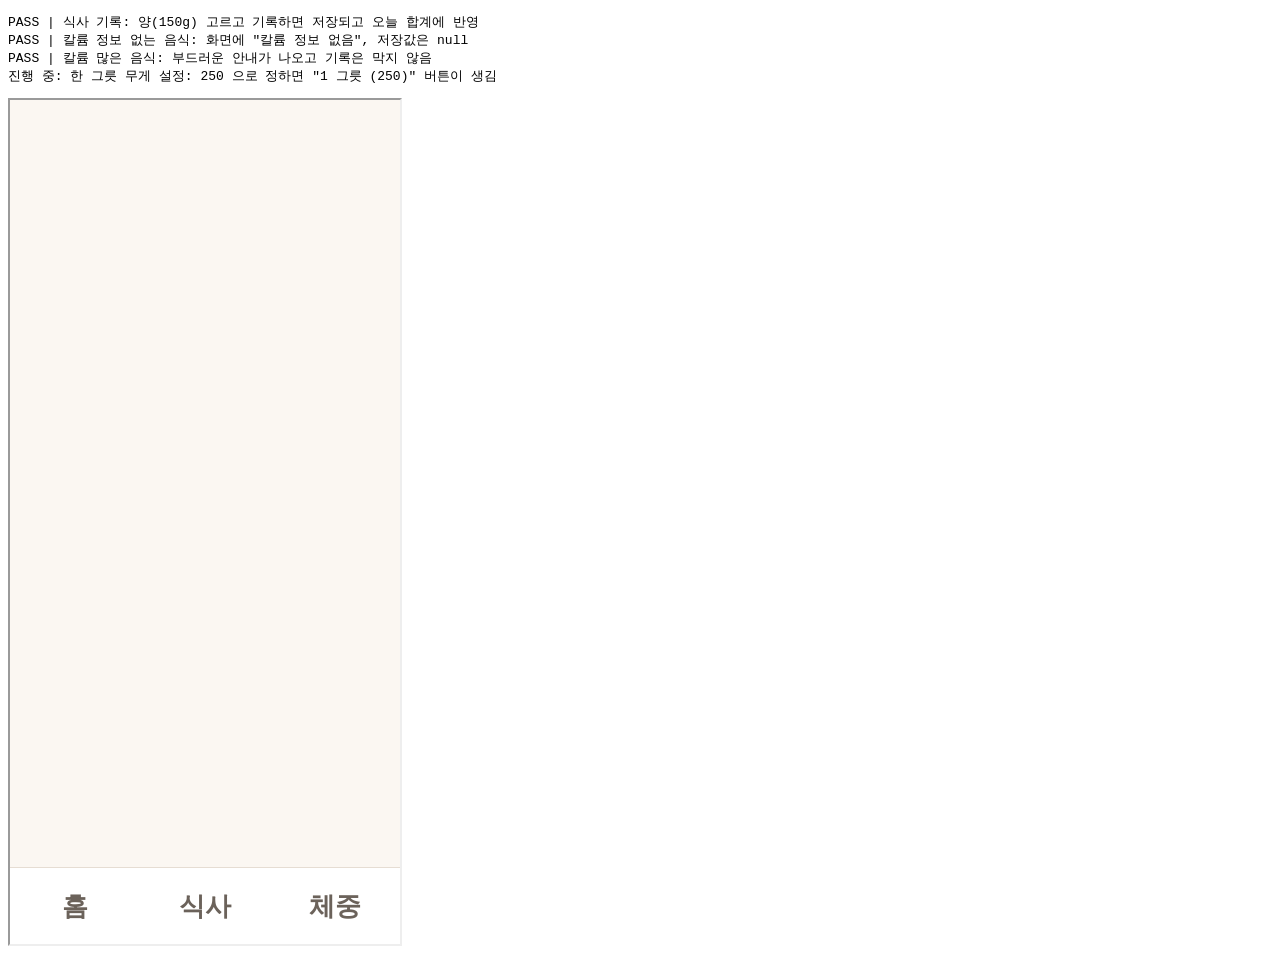
==== tests/e2e.html @ 5f72e9cb "식사·체중 기록 앱 (PWA) - 홈: 지금 체중, 목표까지 남은 양, 체중 그래프, 오늘 드신 칼로리·단백질과 칭찬 - 식사 기록: 음식 검색, 즐겨찾기, 양 고르기(그릇/그램)" ====
<!doctype html>
<html lang="ko">
<head><meta charset="utf-8"><title>화면 동작 테스트</title></head>
<body>
<pre id="out">실행 중…</pre>
<iframe id="app" width="390" height="844"></iframe>
<script type="module">
// 실제 앱을 틀 안에 띄워 버튼을 눌러 보고, 저장된 기록과 화면 글자를 확인한다.
const results = [];
const frame = document.getElementById('app');
const sleep = (ms) => new Promise((r) => setTimeout(r, ms));
async function waitFor(fn, ms = 8000) {
  const end = Date.now() + ms;
  while (Date.now() < end) {
    try { const v = fn(); if (v) return v; } catch {}
    await sleep(50);
  }
  throw new Error('시간 초과');
}
async function test(name, fn) {
  document.getElementById('out').textContent = results.map((r) => r.join(' | ')).join('\n') + `\n진행 중: ${name}`;
  try { await fn(); results.push(['PASS', name]); } catch (e) { results.push(['FAIL', name, e.message]); }
}
const doc = () => frame.contentDocument;
const text = () => doc().body.innerText;
const stored = () => JSON.parse(localStorage.getItem('momMeal.v1') || '{}');
let loads = 0;
async function open(hash) {
  const before = frame.contentDocument;
  frame.src = `../index.html?load=${++loads}#${hash}`; // 해시만 바꾸면 새로 열리지 않으므로 매번 다시 연다
  await waitFor(() => doc() !== before && doc().readyState === 'complete' && doc().querySelector('#view').children.length);
}

localStorage.clear();

await test('식사 기록: 양(150g) 고르고 기록하면 저장되고 오늘 합계에 반영', async () => {
  await open('meal?food=D102-053000000-0001'); // 가래떡 100g당 195kcal, 단백질 3.92g, 칼륨 23mg
  const btn = await waitFor(() => [...doc().querySelectorAll('.amount')].find((b) => b.textContent.includes('150g')));
  btn.click();
  await waitFor(() => doc().querySelector('.result-box').textContent.includes('293')); // 195*1.5=292.5
  doc().querySelector('#save-meal').click();
  const m = await waitFor(() => stored().meals?.[0]);
  if (m.amount !== 150 || m.per100.kcal !== 195 || m.per100.potassium !== 23) throw new Error(JSON.stringify(m));
  await open('home');
  await waitFor(() => text().includes('293') && text().includes('5.9')); // 3.92*1.5=5.88
});

await test('칼륨 정보 없는 음식: 화면에 "칼륨 정보 없음", 저장값은 null', async () => {
  await open('meal?food=D202-120000000-4493');
  await waitFor(() => doc().querySelector('.knote.k-unknown')?.textContent.includes('칼륨 정보 없음'));
  doc().querySelector('#save-meal').click();
  await waitFor(() => stored().meals?.length === 2);
  if (stored().meals[1].per100.potassium !== null) throw new Error('null 이 아님');
  await open('meal');
  await waitFor(() => [...doc().querySelectorAll('.kbadge')].some((b) => b.textContent === '칼륨 정보 없음'));
});

await test('칼륨 많은 음식: 부드러운 안내가 나오고 기록은 막지 않음', async () => {
  await open('meal?food=D711-508000000-0001'); // 감자조림 100ml당 칼륨 429mg
  await waitFor(() => doc().querySelector('.knote.k-high')?.textContent.includes('기록은 그대로'));
  doc().querySelector('#save-meal').click();
  await waitFor(() => stored().meals?.length === 3);
});

await test('한 그릇 무게 설정: 250 으로 정하면 "1 그릇 (250)" 버튼이 생김', async () => {
  await open('meal?food=D704-212000000-0001'); // 흰죽
  await waitFor(() => doc().querySelector('#serving'));
  doc().querySelector('#serving').value = '250';
  doc().querySelector('#apply-fine').click();
  await waitFor(() => [...doc().querySelectorAll('.amount')].some((b) => b.textContent.includes('1 그릇') && /250(g|ml)/.test(b.textContent)));
  if (stored().servings['D704-212000000-0001'] !== 250) throw new Error('저장 안 됨');
});

await test('즐겨찾기: 추가하면 식사 화면 위에 버튼이 생김', async () => {
  await open('meal?food=D704-212000000-0001');
  (await waitFor(() => doc().querySelector('#fav'))).click();
  await open('meal');
  await waitFor(() => [...doc().querySelectorAll('.fav')].some((b) => b.textContent === '흰죽'));
});

await test('체중 기록: 목표를 입력하기 전에는 설정 안내가 나온다', async () => {
  await open('weight');
  if (doc().querySelector('#kg').value !== '') throw new Error('기본 체중이 채워져 있음');
  doc().querySelector('#kg').value = '52.4';
  [...doc().querySelectorAll('.chip')].find((b) => b.textContent === '저녁').click();
  doc().querySelector('#save-weight').click();
  const w = await waitFor(() => stored().weights?.[0]);
  if (w.kg !== 52.4 || w.timing !== '저녁') throw new Error(JSON.stringify(w));
  await waitFor(() => doc().querySelector('.goal-line a[href="#settings"]'));
});

await test('설정: 목표 체중(빈칸 시작)과 측정 시점을 입력하면 홈과 체중 화면에 반영', async () => {
  await open('settings');
  const low = await waitFor(() => doc().querySelector('#goalLow'));
  if (low.value !== '' || doc().querySelector('#goalHigh').value !== '') throw new Error('목표 기본값이 있음');
  low.value = '55';
  doc().querySelector('#goalHigh').value = '57';
  doc().querySelector('#timings').value = '아침, 저녁, 운동 후';
  doc().querySelector('#save-settings').click();
  await waitFor(() => stored().settings?.goalLow === 55 && stored().settings.goalHigh === 57);
  await open('home');
  await waitFor(() => text().includes('목표 55~57kg까지') && text().includes('2.6kg'));
  await open('weight');
  await waitFor(() => [...doc().querySelectorAll('.chip')].map((b) => b.textContent).join('|') === '아침|저녁|운동 후');
});

await test('검색: "죽" 을 치면 결과가 나온다', async () => {
  await open('meal');
  const q = await waitFor(() => doc().querySelector('#q'));
  q.value = '죽';
  q.dispatchEvent(new Event('input'));
  await waitFor(() => doc().querySelectorAll('.result').length > 5);
});

// 오프라인 동작은 tools/run_tests.py 가 서버를 끈 뒤 다시 열어서 확인한다.

localStorage.clear();
const fails = results.filter((r) => r[0] === 'FAIL');
document.getElementById('out').textContent =
  results.map((r) => r.join(' | ')).join('\n') + `\nSUMMARY: ${results.length - fails.length} passed, ${fails.length} failed`;
</script>
</body>
</html>
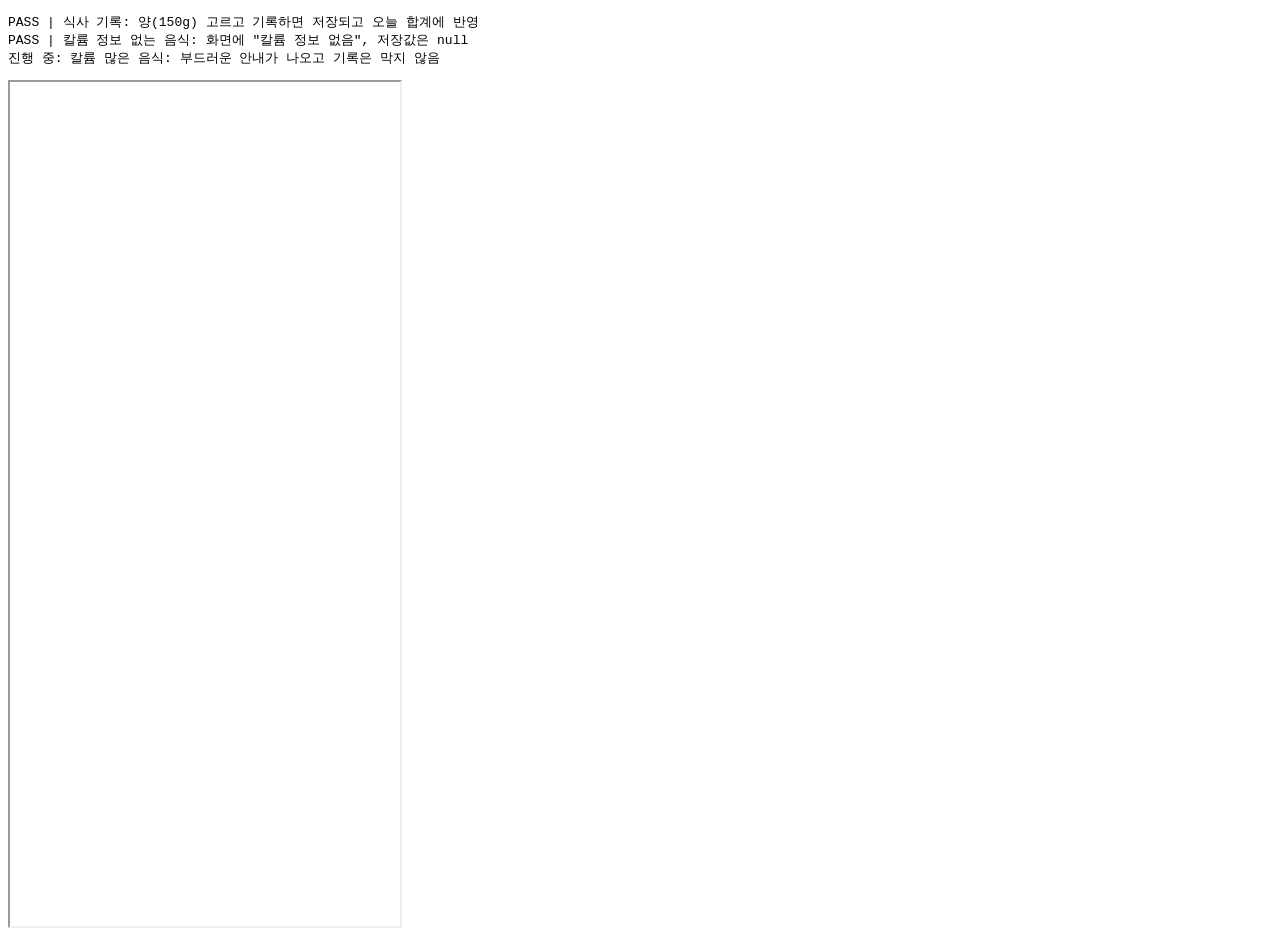
==== commit 7fae6607: "개수 단위, 직접 만든 음식, 직접 입력 음식 추가 - 개수 단위: 음식마다 "1개 = 50g", "1팩 = 200ml"을 정해 "반 개/1개/2개/3개"로 기록 - 직접 만든 음" ====
--- a/tests/e2e.html
+++ b/tests/e2e.html
@@ -40,7 +40,7 @@
   await waitFor(() => doc().querySelector('.result-box').textContent.includes('293')); // 195*1.5=292.5
   doc().querySelector('#save-meal').click();
   const m = await waitFor(() => stored().meals?.[0]);
-  if (m.amount !== 150 || m.per100.kcal !== 195 || m.per100.potassium !== 23) throw new Error(JSON.stringify(m));
+  if (m.amount !== 150 || m.per.kcal !== 195 || m.per.potassium !== 23 || m.basis !== 100) throw new Error(JSON.stringify(m));
   await open('home');
   await waitFor(() => text().includes('293') && text().includes('5.9')); // 3.92*1.5=5.88
 });
@@ -50,7 +50,7 @@
   await waitFor(() => doc().querySelector('.knote.k-unknown')?.textContent.includes('칼륨 정보 없음'));
   doc().querySelector('#save-meal').click();
   await waitFor(() => stored().meals?.length === 2);
-  if (stored().meals[1].per100.potassium !== null) throw new Error('null 이 아님');
+  if (stored().meals[1].per.potassium !== null) throw new Error('null 이 아님');
   await open('meal');
   await waitFor(() => [...doc().querySelectorAll('.kbadge')].some((b) => b.textContent === '칼륨 정보 없음'));
 });
@@ -112,6 +112,149 @@
   await waitFor(() => doc().querySelectorAll('.result').length > 5);
 });
 
+// ───── 개수 단위 · 직접 입력 음식 · 직접 만든 음식 ─────
+// 라벨 수치(400kcal 등)는 화면 동작 확인용 가상 값이다.
+const EGG = 'D327-758010000-0001';   // 달걀_삶은것 100g당 150kcal
+const RICE = 'D301-022000000-0001';  // 쌀밥 100g당 166kcal
+function setVal(sel, v) {
+  const el = doc().querySelector(sel);
+  el.value = v;
+  el.dispatchEvent(new Event('input'));
+}
+
+await test('개수 단위: 삶은 달걀 "1개 = 50g" 설정 → "2개" 골라 기록', async () => {
+  await open(`meal?food=${EGG}`);
+  await waitFor(() => doc().querySelector('#unit-name'));
+  doc().querySelector('#unit-name').value = '개';
+  doc().querySelector('#unit-amount').value = '50';
+  doc().querySelector('#apply-fine').click();
+  const two = await waitFor(() => [...doc().querySelectorAll('.amount')].find((b) => b.textContent.includes('2개') && b.textContent.includes('100g')));
+  two.click();
+  await waitFor(() => doc().querySelector('.result-box').textContent.includes('150 kcal'));
+  const before = stored().meals.length;
+  doc().querySelector('#save-meal').click();
+  const m = await waitFor(() => stored().meals.length === before + 1 && stored().meals.at(-1));
+  if (m.amount !== 100 || m.amountLabel !== '2개') throw new Error(JSON.stringify(m));
+  if (JSON.stringify(stored().units[EGG]) !== '{"name":"개","amount":50}') throw new Error('단위 저장 안 됨');
+  await open('meal');
+  await waitFor(() => text().includes('2개 (100g)'));
+});
+
+let labelCode;
+await test('직접 입력 음식: 수치를 비워 둔 채 등록 → 즐겨찾기에 추가, 기록은 막히고 안내', async () => {
+  await open('label?id=new');
+  setVal('#l-name', '영양음료(테스트)');
+  doc().querySelector('#l-save').click();
+  const c = await waitFor(() => stored().customFoods?.find((x) => x.kind === 'label'));
+  labelCode = c.code;
+  for (const k of ['basis', 'kcal', 'protein', 'potassium']) if (c[k] !== null) throw new Error(`${k} 값이 ${c[k]}`);
+  if (!stored().favorites.includes(labelCode)) throw new Error('즐겨찾기 안 됨');
+  await waitFor(() => [...doc().querySelectorAll('.tag')].some((t) => t.textContent === '수치 입력 필요'));
+  await open(`meal?food=${labelCode}`);
+  const btn = await waitFor(() => doc().querySelector('#save-meal'));
+  if (!btn.disabled) throw new Error('기록 버튼이 눌림');
+  if (!doc().querySelector('.result-box').textContent.includes('아직 입력하지 않았어요')) throw new Error('안내 없음');
+});
+
+await test('직접 입력 음식: 라벨 수치를 채우면 "1팩"으로 기록, 출처 "직접 입력(제품 라벨)"', async () => {
+  await open(`label?id=${labelCode}`);
+  setVal('#l-basis', '200');
+  doc().querySelector('[data-unit="ml"]').click();
+  setVal('#l-kcal', '400');
+  setVal('#l-protein', '14');
+  setVal('#l-unitname', '팩');
+  doc().querySelector('#l-save').click();
+  await waitFor(() => stored().customFoods.find((x) => x.code === labelCode).basis === 200);
+  await open(`meal?food=${labelCode}`);
+  await waitFor(() => doc().querySelector('.amount.on')?.textContent.includes('1팩'));
+  const box = doc().querySelector('.result-box').textContent;
+  if (!box.includes('400 kcal') || !box.includes('칼륨 정보 없음')) throw new Error(box);
+  if (!doc().querySelector('#sheet').textContent.includes('직접 입력(제품 라벨)')) throw new Error('출처 표시 없음');
+  doc().querySelector('#save-meal').click();
+  const m = await waitFor(() => stored().meals.find((x) => x.code === labelCode));
+  if (m.amount !== 200 || m.basis !== 200 || m.per.kcal !== 400 || m.per.potassium !== null || m.source !== '직접 입력(제품 라벨)') {
+    throw new Error(JSON.stringify(m));
+  }
+  await open('meal');
+  await waitFor(() => [...doc().querySelectorAll('.fav')].some((b) => b.textContent === '영양음료(테스트)'));
+});
+
+let oilCode;
+await test('직접 입력 음식: 자료에 없는 재료(칼륨 값 없음)도 등록', async () => {
+  await open('label?id=new');
+  setVal('#l-name', '참기름(테스트)');
+  setVal('#l-basis', '100');
+  doc().querySelector('[data-unit="g"]').click();
+  setVal('#l-kcal', '900');
+  setVal('#l-protein', '0');
+  doc().querySelector('#l-fav').checked = false;
+  doc().querySelector('#l-save').click();
+  const c = await waitFor(() => stored().customFoods.find((x) => x.name === '참기름(테스트)'));
+  oilCode = c.code;
+  if (c.potassium !== null || stored().favorites.includes(oilCode)) throw new Error(JSON.stringify(c));
+});
+
+await test('직접 만든 음식: 재료 3개로 1인분 저장 → 즐겨찾기 → 기록, "칼륨 일부 정보 없음"', async () => {
+  await open('recipe?id=new');
+  async function addIng(q, code, amount) {
+    const input = await waitFor(() => doc().querySelector('#ing-q'));
+    input.value = q;
+    input.dispatchEvent(new Event('input'));
+    (await waitFor(() => doc().querySelector(`[data-ing="${code}"]`))).click();
+    await waitFor(() => doc().querySelector('#ing-amount'));
+    if (amount != null) setVal('#ing-amount', String(amount));
+    doc().querySelector('#ing-add').click();
+    await waitFor(() => doc().querySelector('#ing-q'));
+  }
+  await addIng('쌀밥', RICE, 210);
+  await addIng('달걀_삶은것', EGG, null);  // 개수 단위가 있어 "1개(50g)"가 기본
+  await addIng('참기름', oilCode, 5);
+  setVal('#r-name', '계란밥(테스트)');
+  await waitFor(() => text().includes('칼륨 일부 정보 없음'));
+  doc().querySelector('#r-save').click();
+  const r = await waitFor(() => stored().customFoods.find((x) => x.kind === 'recipe'));
+  const expectKcal = 166 * 2.1 + 150 * 0.5 + 900 * 0.05;
+  if (r.name !== '계란밥(테스트)' || r.items.length !== 3 || Math.abs(r.kcal - expectKcal) > 1e-6 || !r.potassiumPartial) {
+    throw new Error(JSON.stringify(r));
+  }
+  const egg = r.items.find((it) => it.code === EGG);
+  if (egg.amount !== 50 || egg.amountLabel !== '1개') throw new Error(JSON.stringify(egg));
+  if (!stored().favorites.includes(r.code)) throw new Error('즐겨찾기 안 됨');
+
+  await open('meal');
+  (await waitFor(() => [...doc().querySelectorAll('.fav')].find((b) => b.textContent === '계란밥(테스트)'))).click();
+  await waitFor(() => doc().querySelector('.amount.on')?.textContent.includes('1인분'));
+  const box = doc().querySelector('.result-box').textContent;
+  if (!box.includes(`${Math.round(expectKcal)} kcal`) || !box.includes('칼륨 일부 정보 없음')) throw new Error(box);
+  doc().querySelector('#save-meal').click();
+  const m = await waitFor(() => stored().meals.find((x) => x.code === r.code));
+  if (m.amount !== 1 || m.basis !== 1 || !m.per.potassiumPartial) throw new Error(JSON.stringify(m));
+  await open('meal');
+  await waitFor(() => [...doc().querySelectorAll('.kbadge')].some((b) => b.textContent === '칼륨 일부 정보 없음'));
+});
+
+await test('라벨 수치를 고치면 그 재료로 만든 음식도 다시 계산', async () => {
+  await open(`label?id=${oilCode}`);
+  setVal('#l-kcal', '800');
+  doc().querySelector('#l-save').click();
+  const expectKcal = 166 * 2.1 + 150 * 0.5 + 800 * 0.05;
+  await waitFor(() => Math.abs(stored().customFoods.find((x) => x.kind === 'recipe').kcal - expectKcal) < 1e-6);
+});
+
+await test('이전 버전에서 저장된 기록(per100)도 그대로 열리고 합계가 맞다', async () => {
+  const today = new Date();
+  const d = `${today.getFullYear()}-${String(today.getMonth() + 1).padStart(2, '0')}-${String(today.getDate()).padStart(2, '0')}`;
+  localStorage.setItem('momMeal.v1', JSON.stringify({
+    app: 'mom-meal', version: 1, weights: [], favorites: [], servings: {}, settings: {},
+    meals: [{ id: 'old1', date: d, time: '08:00', code: 'D102-053000000-0001', name: '가래떡', rest: '', unit: 'g',
+      amount: 200, per100: { kcal: 195, protein: 3.92, potassium: 23 } }],
+  }));
+  await open('home');
+  await waitFor(() => text().includes('390') && text().includes('7.8'));  // 195×2, 3.92×2
+  await open('meal');
+  await waitFor(() => text().includes('200g · 390kcal'));
+});
+
 // 오프라인 동작은 tools/run_tests.py 가 서버를 끈 뒤 다시 열어서 확인한다.
 
 localStorage.clear();
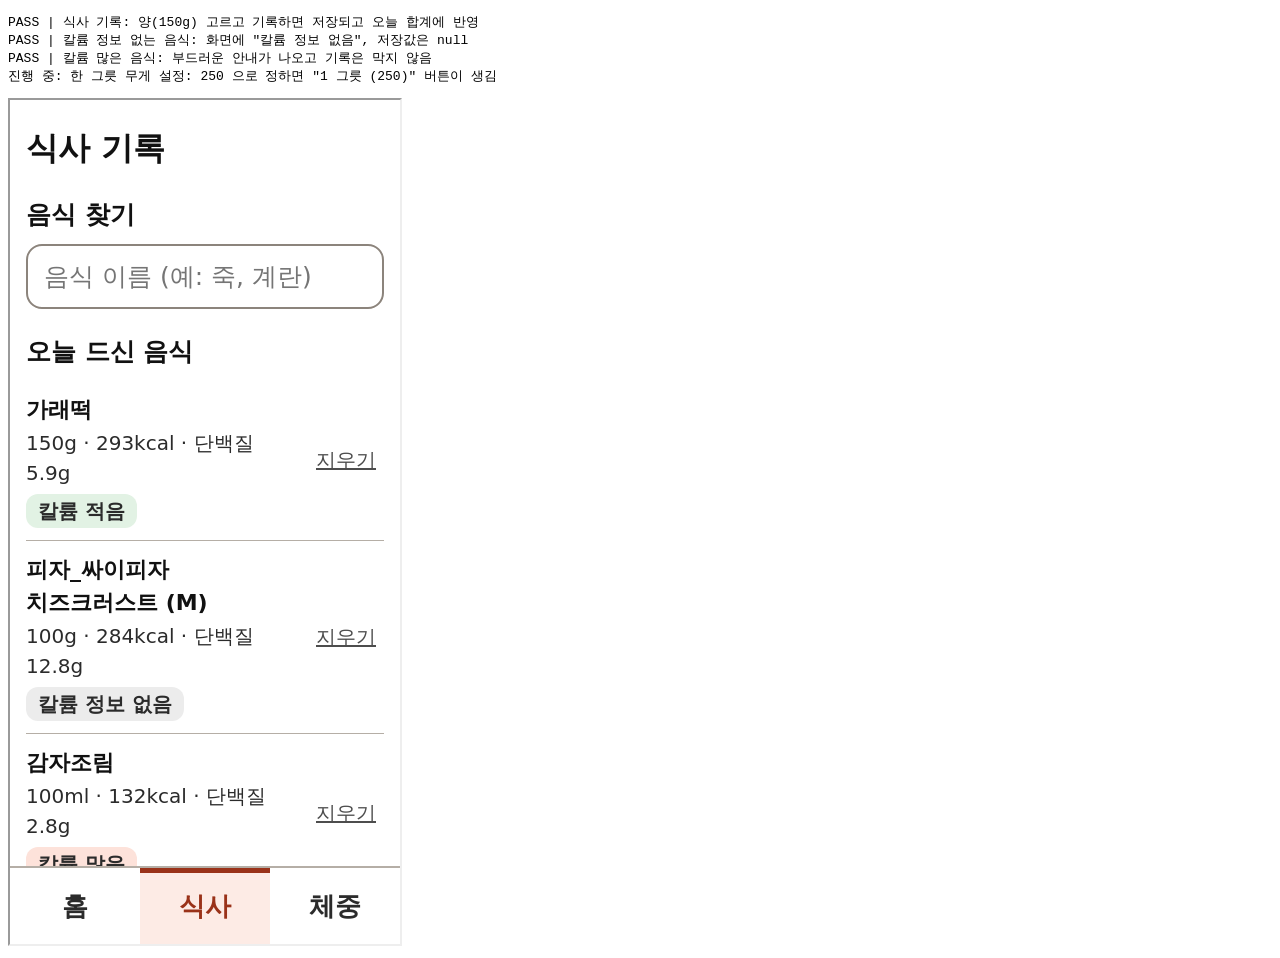
==== commit 0286e92d: "설정만 내보내기·합쳐서 불러오기 추가 - 백업에 "설정만 내보내기" 추가: 즐겨찾기, 직접 만든 음식, 직접 입력 음식, 개수 단위,   한 그릇 무게, 칼륨 기준값, 측정 시점," ====
--- a/tests/e2e.html
+++ b/tests/e2e.html
@@ -255,6 +255,67 @@
   await waitFor(() => text().includes('200g · 390kcal'));
 });
 
+await test('설정만 내보내기 → 다른 폰에서 불러오기: 기록은 그대로, 설정만 합치고 두 번 불러와도 중복 없음', async () => {
+  const label = { code: 'my-e2e-label', kind: 'label', name: '라벨 음식(테스트)', basis: 200, unit: 'ml', kcal: 400, protein: 14, potassium: null };
+  const recipe = { code: 'my-e2e-recipe', kind: 'recipe', name: '만든 음식(테스트)',
+    items: [{ code: label.code, name: label.name, unit: 'ml', basis: 200, amount: 100, per: { kcal: 400, protein: 14, potassium: null } }],
+    kcal: 200, protein: 7, potassium: null, potassiumPartial: false };
+  const base = { app: 'mom-meal', version: 1, servings: {} };
+  // 폰 A: 설정을 만들어 둔 폰
+  localStorage.setItem('momMeal.v1', JSON.stringify({ ...base,
+    meals: [{ id: 'a1', date: '2026-10-01', amount: 1, basis: 1, code: recipe.code, name: recipe.name, unit: '인분', per: { kcal: 200, protein: 7, potassium: null } }],
+    weights: [{ id: 'aw', date: '2026-10-01', kg: 52, timing: '아침' }],
+    favorites: [label.code, recipe.code], customFoods: [label, recipe],
+    units: { [EGG]: { name: '개', amount: 50 } }, servings: { [RICE]: 210 },
+    settings: { goalLow: 55, goalHigh: 57, kLow: 120, kHigh: 250, timings: ['아침', '저녁', '운동 후'] } }));
+  await open('settings');
+  const w = frame.contentWindow;
+  let saved = null;
+  w.HTMLAnchorElement.prototype.click = function () { saved = { name: this.download, href: this.href }; };
+  (await waitFor(() => doc().querySelector('#export-settings'))).click();
+  await waitFor(() => saved);
+  if (!saved.name.startsWith('식사기록-설정-')) throw new Error(saved.name);
+  const fileText = await (await w.fetch(saved.href)).text();
+  const out = JSON.parse(fileText);
+  if ('meals' in out || 'weights' in out || out.customFoods.length !== 2) throw new Error('내보낸 내용이 이상함');
+
+  // 폰 B: 자기 기록이 있는 폰
+  const bMeal = { id: 'b1', date: '2026-10-02', amount: 100, basis: 100, code: RICE, name: '쌀밥', unit: 'g', per: { kcal: 166, protein: 3.36, potassium: 26 } };
+  const bWeight = { id: 'bw', date: '2026-10-02', kg: 60, timing: '저녁' };
+  localStorage.setItem('momMeal.v1', JSON.stringify({ ...base, meals: [bMeal], weights: [bWeight], favorites: [RICE],
+    customFoods: [], units: {}, settings: { goalLow: null, goalHigh: null, kLow: 100, kHigh: 200, timings: ['아침', '기타'] } }));
+  async function importFile() {
+    await open('settings');
+    const win = frame.contentWindow;
+    let asked = '';
+    win.confirm = (msg) => { asked = msg; return true; };
+    const input = await waitFor(() => doc().querySelector('#import'));
+    const dt = new win.DataTransfer();
+    dt.items.add(new win.File([fileText], 'settings.json', { type: 'application/json' }));
+    input.files = dt.files;
+    input.dispatchEvent(new win.Event('change'));
+    await waitFor(() => asked);
+    return asked;
+  }
+  const asked1 = await importFile();
+  if (!asked1.includes('설정만 합칠까요') || !asked1.includes('새로 추가할 음식 2개')) throw new Error(asked1);
+  await waitFor(() => stored().customFoods.length === 2);
+  let s = stored();
+  if (JSON.stringify(s.meals) !== JSON.stringify([bMeal]) || JSON.stringify(s.weights) !== JSON.stringify([bWeight])) throw new Error('기록이 바뀜');
+  if (s.favorites.join('|') !== [RICE, label.code, recipe.code].join('|')) throw new Error(s.favorites.join('|'));
+  if (s.units[EGG]?.amount !== 50 || s.servings[RICE] !== 210) throw new Error('단위·무게 안 합쳐짐');
+  if (s.settings.goalLow !== 55 || s.settings.kHigh !== 250 || s.settings.timings.join('|') !== '아침|저녁|운동 후') throw new Error(JSON.stringify(s.settings));
+
+  // 같은 파일을 한 번 더 불러와도 늘어나지 않는다
+  const asked2 = await importFile();
+  if (!asked2.includes('새로 추가할 음식 0개') || !asked2.includes('이미 있어서 건너뛸 음식 2개')) throw new Error(asked2);
+  await waitFor(() => doc().querySelector('#toast') && !doc().querySelector('#toast').hidden);
+  s = stored();
+  if (s.customFoods.length !== 2 || s.favorites.length !== 3 || s.meals.length !== 1) throw new Error(JSON.stringify(s));
+  await open('meal');
+  await waitFor(() => [...doc().querySelectorAll('.fav')].map((b) => b.textContent).join('|') === '쌀밥|라벨 음식(테스트)|만든 음식(테스트)');
+});
+
 // 오프라인 동작은 tools/run_tests.py 가 서버를 끈 뒤 다시 열어서 확인한다.
 
 localStorage.clear();
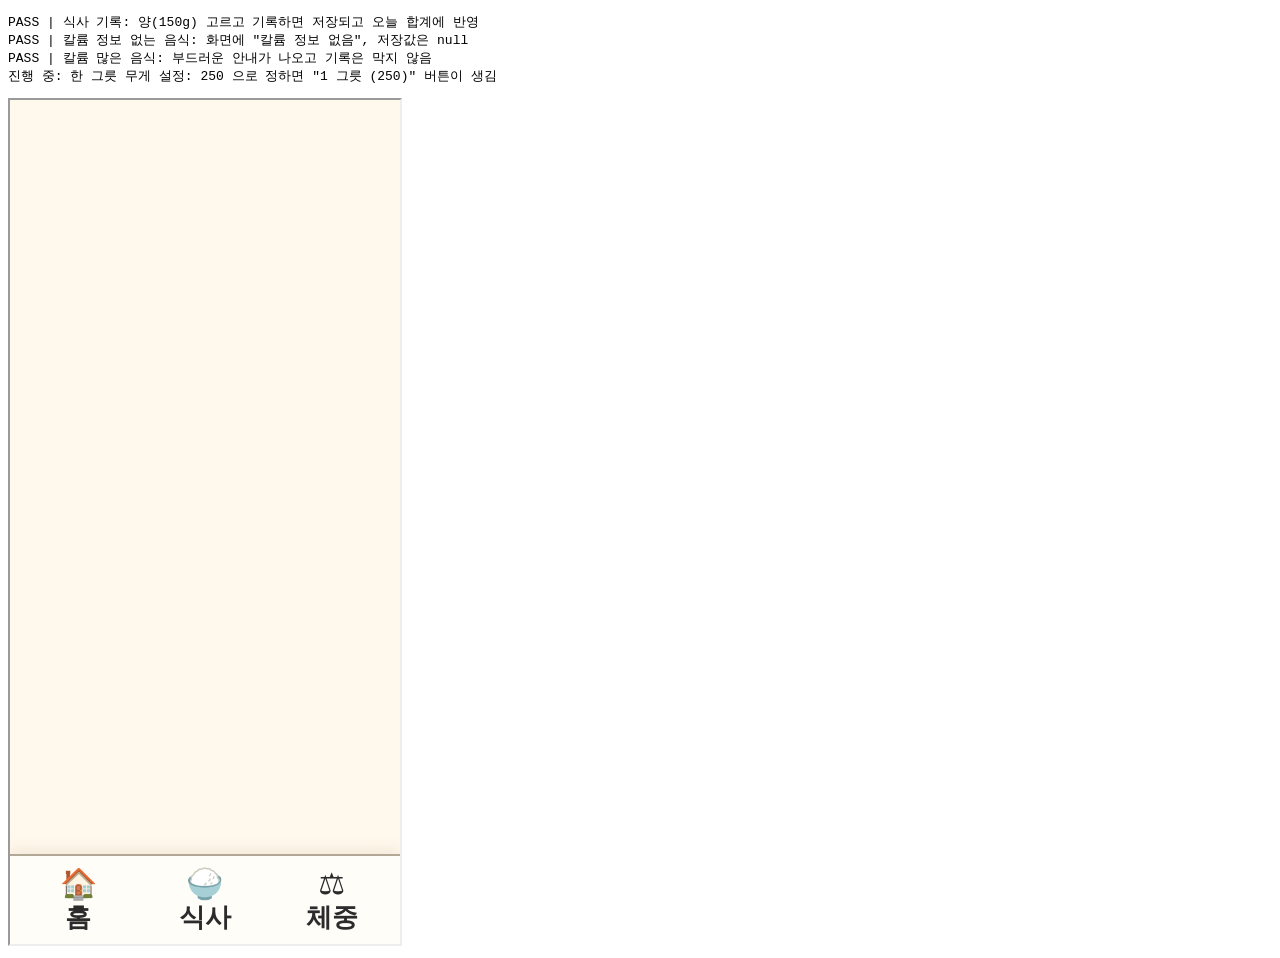
==== commit 074500db: "따뜻하고 귀여운 디자인으로 변경 - 크림색 바탕에 복숭아·연두·하늘·노랑 파스텔 카드, 둥근 카드·버튼, 은은한 그림자 - 즐겨찾기·검색 결과·오늘 드신 음식·메뉴에 음식에 맞는 " ====
--- a/tests/e2e.html
+++ b/tests/e2e.html
@@ -75,7 +75,7 @@
   await open('meal?food=D704-212000000-0001');
   (await waitFor(() => doc().querySelector('#fav'))).click();
   await open('meal');
-  await waitFor(() => [...doc().querySelectorAll('.fav')].some((b) => b.textContent === '흰죽'));
+  await waitFor(() => [...doc().querySelectorAll('.fav-name')].some((b) => b.textContent === '흰죽'));
 });
 
 await test('체중 기록: 목표를 입력하기 전에는 설정 안내가 나온다', async () => {
@@ -176,7 +176,7 @@
     throw new Error(JSON.stringify(m));
   }
   await open('meal');
-  await waitFor(() => [...doc().querySelectorAll('.fav')].some((b) => b.textContent === '영양음료(테스트)'));
+  await waitFor(() => [...doc().querySelectorAll('.fav-name')].some((b) => b.textContent === '영양음료(테스트)'));
 });
 
 let oilCode;
@@ -222,7 +222,7 @@
   if (!stored().favorites.includes(r.code)) throw new Error('즐겨찾기 안 됨');
 
   await open('meal');
-  (await waitFor(() => [...doc().querySelectorAll('.fav')].find((b) => b.textContent === '계란밥(테스트)'))).click();
+  (await waitFor(() => [...doc().querySelectorAll('.fav-name')].find((b) => b.textContent === '계란밥(테스트)'))).click();
   await waitFor(() => doc().querySelector('.amount.on')?.textContent.includes('1인분'));
   const box = doc().querySelector('.result-box').textContent;
   if (!box.includes(`${Math.round(expectKcal)} kcal`) || !box.includes('칼륨 일부 정보 없음')) throw new Error(box);
@@ -313,7 +313,43 @@
   s = stored();
   if (s.customFoods.length !== 2 || s.favorites.length !== 3 || s.meals.length !== 1) throw new Error(JSON.stringify(s));
   await open('meal');
-  await waitFor(() => [...doc().querySelectorAll('.fav')].map((b) => b.textContent).join('|') === '쌀밥|라벨 음식(테스트)|만든 음식(테스트)');
+  await waitFor(() => [...doc().querySelectorAll('.fav-name')].map((b) => b.textContent).join('|') === '쌀밥|라벨 음식(테스트)|만든 음식(테스트)');
+});
+
+await test('홈 진행 막대·즐겨찾기 이모지·기록 축하 문구', async () => {
+  localStorage.setItem('momMeal.v1', JSON.stringify({
+    app: 'mom-meal', version: 1, meals: [], servings: {}, units: {}, customFoods: [],
+    favorites: [RICE, EGG],
+    weights: [{ id: 'w1', date: '2026-10-01', time: '08:00', kg: 52, timing: '아침' },
+      { id: 'w2', date: '2026-10-10', time: '08:00', kg: 53, timing: '아침' }],
+    settings: { goalLow: 55, goalHigh: 57, kLow: 100, kHigh: 200, timings: ['아침', '저녁', '기타'] },
+  }));
+  await open('home');
+  const bar = await waitFor(() => doc().querySelector('.progress[role="progressbar"]'));
+  if (bar.getAttribute('aria-valuenow') !== '33' || !text().includes('33%')) throw new Error(bar.outerHTML);
+  if (!text().includes('목표 55~57kg까지') || !text().includes('2kg')) throw new Error('남은 양 표시 없음');
+  // 순서: 체중 카드 → 오늘 드신 양 → (기록 버튼) → 그래프
+  const order = [...doc().querySelectorAll('.card')].map((c) => c.className);
+  if (order.join('|') !== 'card card-peach|card card-butter|card card-sky') throw new Error(order.join('|'));
+  await open('meal');
+  const favs = await waitFor(() => doc().querySelectorAll('.fav').length === 2 && [...doc().querySelectorAll('.fav')]);
+  const icons = favs.map((b) => b.querySelector('.fav-emoji').textContent).join('');
+  if (icons !== '🍚🥚') throw new Error(icons);
+  favs[0].click();
+  await waitFor(() => doc().querySelector('#save-meal'));
+  doc().querySelector('#save-meal').click();
+  const c = await waitFor(() => !doc().querySelector('#celebrate').hidden && doc().querySelector('#celebrate'));
+  if (!/잘 드셨어요|맛있게 드셨네요|잘하셨어요|힘내셨어요/.test(c.textContent)) throw new Error(c.textContent);
+  if (c.getAttribute('role') !== 'status') throw new Error('화면 읽기 프로그램 안내 없음');
+  if (stored().meals.length !== 1) throw new Error('기록 안 됨');
+
+  // 음식이 지정된 주소(#meal?food=…)로 열어 기록해도 창이 다시 열리지 않는다
+  await open(`meal?food=${EGG}`);
+  (await waitFor(() => doc().querySelector('#save-meal'))).click();
+  await waitFor(() => stored().meals.length === 2);
+  await sleep(300);
+  if (!doc().querySelector('#sheet').hidden) throw new Error('기록 뒤에 창이 다시 열림');
+  if (frame.contentWindow.location.hash !== '#meal') throw new Error(frame.contentWindow.location.hash);
 });
 
 // 오프라인 동작은 tools/run_tests.py 가 서버를 끈 뒤 다시 열어서 확인한다.
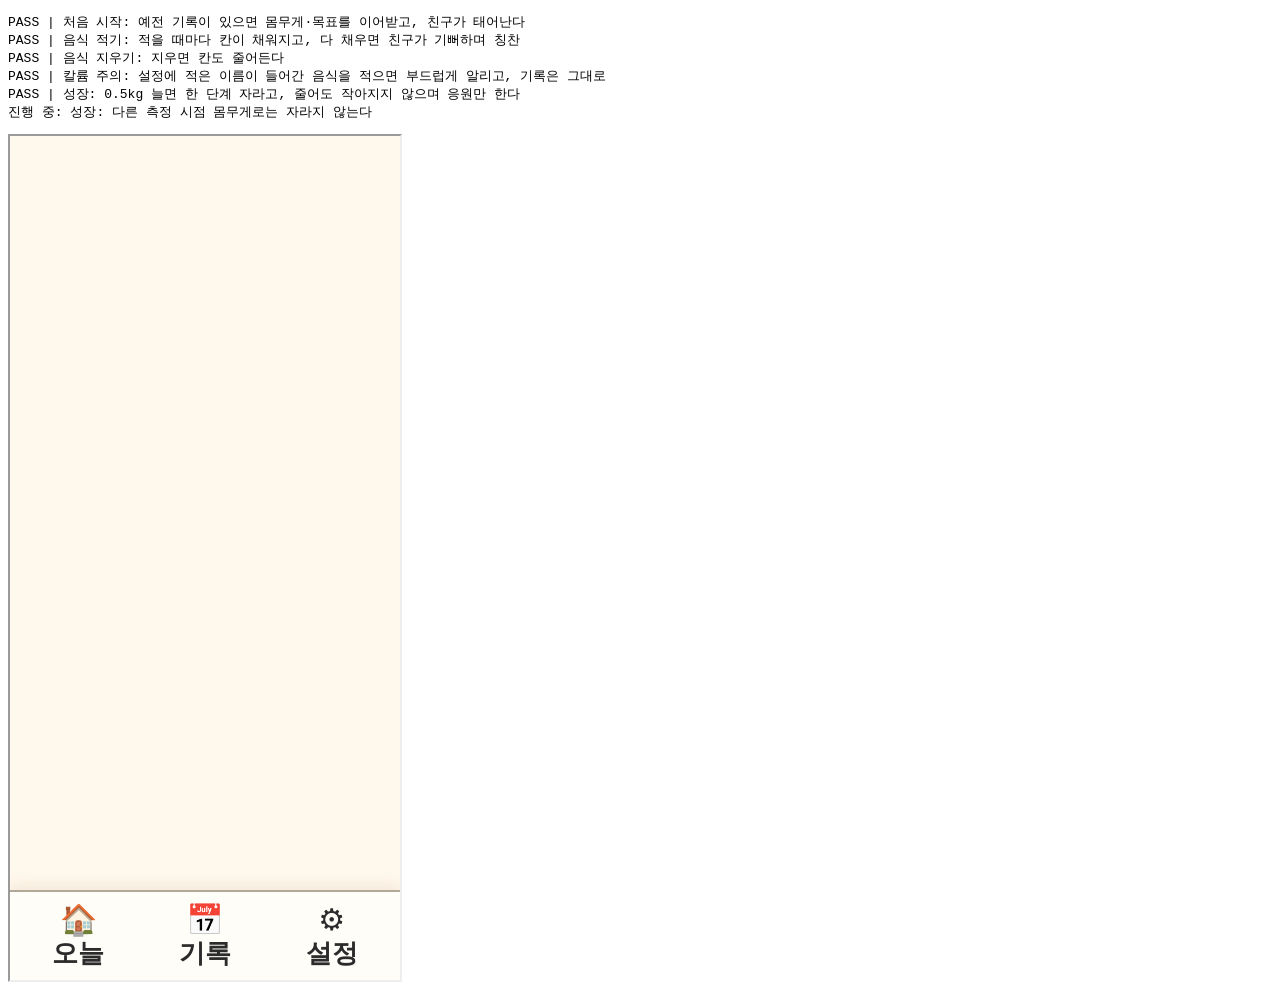
==== commit 7c2cf155: "함께 자라는 친구 키우기 방식으로 변경 - 처음 시작: 하루 최소 횟수 → 친구 고르기(토끼·병아리·곰·고양이, 직접 그린 SVG)   → 지금 몸무게·성장에 쓰는 측정 시점·목표" ====
--- a/tests/e2e.html
+++ b/tests/e2e.html
@@ -6,6 +6,7 @@
 <iframe id="app" width="390" height="844"></iframe>
 <script type="module">
 // 실제 앱을 틀 안에 띄워 버튼을 눌러 보고, 저장된 기록과 화면 글자를 확인한다.
+// 몸무게·음식은 동작 확인용 가상의 예시 값이다.
 const results = [];
 const frame = document.getElementById('app');
 const sleep = (ms) => new Promise((r) => setTimeout(r, ms));
@@ -15,7 +16,7 @@
     try { const v = fn(); if (v) return v; } catch {}
     await sleep(50);
   }
-  throw new Error('시간 초과');
+  throw new Error('시간 초과: ' + fn.toString().replace(/\s+/g, ' ').slice(0, 90));
 }
 async function test(name, fn) {
   document.getElementById('out').textContent = results.map((r) => r.join(' | ')).join('\n') + `\n진행 중: ${name}`;
@@ -24,332 +25,209 @@
 const doc = () => frame.contentDocument;
 const text = () => doc().body.innerText;
 const stored = () => JSON.parse(localStorage.getItem('momMeal.v1') || '{}');
+const $ = (sel) => doc().querySelector(sel);
 let loads = 0;
 async function open(hash) {
   const before = frame.contentDocument;
   frame.src = `../index.html?load=${++loads}#${hash}`; // 해시만 바꾸면 새로 열리지 않으므로 매번 다시 연다
-  await waitFor(() => doc() !== before && doc().readyState === 'complete' && doc().querySelector('#view').children.length);
-}
-
-localStorage.clear();
-
-await test('식사 기록: 양(150g) 고르고 기록하면 저장되고 오늘 합계에 반영', async () => {
-  await open('meal?food=D102-053000000-0001'); // 가래떡 100g당 195kcal, 단백질 3.92g, 칼륨 23mg
-  const btn = await waitFor(() => [...doc().querySelectorAll('.amount')].find((b) => b.textContent.includes('150g')));
-  btn.click();
-  await waitFor(() => doc().querySelector('.result-box').textContent.includes('293')); // 195*1.5=292.5
-  doc().querySelector('#save-meal').click();
-  const m = await waitFor(() => stored().meals?.[0]);
-  if (m.amount !== 150 || m.per.kcal !== 195 || m.per.potassium !== 23 || m.basis !== 100) throw new Error(JSON.stringify(m));
-  await open('home');
-  await waitFor(() => text().includes('293') && text().includes('5.9')); // 3.92*1.5=5.88
-});
-
-await test('칼륨 정보 없는 음식: 화면에 "칼륨 정보 없음", 저장값은 null', async () => {
-  await open('meal?food=D202-120000000-4493');
-  await waitFor(() => doc().querySelector('.knote.k-unknown')?.textContent.includes('칼륨 정보 없음'));
-  doc().querySelector('#save-meal').click();
-  await waitFor(() => stored().meals?.length === 2);
-  if (stored().meals[1].per.potassium !== null) throw new Error('null 이 아님');
-  await open('meal');
-  await waitFor(() => [...doc().querySelectorAll('.kbadge')].some((b) => b.textContent === '칼륨 정보 없음'));
-});
-
-await test('칼륨 많은 음식: 부드러운 안내가 나오고 기록은 막지 않음', async () => {
-  await open('meal?food=D711-508000000-0001'); // 감자조림 100ml당 칼륨 429mg
-  await waitFor(() => doc().querySelector('.knote.k-high')?.textContent.includes('기록은 그대로'));
-  doc().querySelector('#save-meal').click();
-  await waitFor(() => stored().meals?.length === 3);
-});
-
-await test('한 그릇 무게 설정: 250 으로 정하면 "1 그릇 (250)" 버튼이 생김', async () => {
-  await open('meal?food=D704-212000000-0001'); // 흰죽
-  await waitFor(() => doc().querySelector('#serving'));
-  doc().querySelector('#serving').value = '250';
-  doc().querySelector('#apply-fine').click();
-  await waitFor(() => [...doc().querySelectorAll('.amount')].some((b) => b.textContent.includes('1 그릇') && /250(g|ml)/.test(b.textContent)));
-  if (stored().servings['D704-212000000-0001'] !== 250) throw new Error('저장 안 됨');
-});
-
-await test('즐겨찾기: 추가하면 식사 화면 위에 버튼이 생김', async () => {
-  await open('meal?food=D704-212000000-0001');
-  (await waitFor(() => doc().querySelector('#fav'))).click();
-  await open('meal');
-  await waitFor(() => [...doc().querySelectorAll('.fav-name')].some((b) => b.textContent === '흰죽'));
-});
-
-await test('체중 기록: 목표를 입력하기 전에는 설정 안내가 나온다', async () => {
-  await open('weight');
-  if (doc().querySelector('#kg').value !== '') throw new Error('기본 체중이 채워져 있음');
-  doc().querySelector('#kg').value = '52.4';
-  [...doc().querySelectorAll('.chip')].find((b) => b.textContent === '저녁').click();
-  doc().querySelector('#save-weight').click();
-  const w = await waitFor(() => stored().weights?.[0]);
-  if (w.kg !== 52.4 || w.timing !== '저녁') throw new Error(JSON.stringify(w));
-  await waitFor(() => doc().querySelector('.goal-line a[href="#settings"]'));
-});
-
-await test('설정: 목표 체중(빈칸 시작)과 측정 시점을 입력하면 홈과 체중 화면에 반영', async () => {
-  await open('settings');
-  const low = await waitFor(() => doc().querySelector('#goalLow'));
-  if (low.value !== '' || doc().querySelector('#goalHigh').value !== '') throw new Error('목표 기본값이 있음');
-  low.value = '55';
-  doc().querySelector('#goalHigh').value = '57';
-  doc().querySelector('#timings').value = '아침, 저녁, 운동 후';
-  doc().querySelector('#save-settings').click();
-  await waitFor(() => stored().settings?.goalLow === 55 && stored().settings.goalHigh === 57);
-  await open('home');
-  await waitFor(() => text().includes('목표 55~57kg까지') && text().includes('2.6kg'));
-  await open('weight');
-  await waitFor(() => [...doc().querySelectorAll('.chip')].map((b) => b.textContent).join('|') === '아침|저녁|운동 후');
-});
-
-await test('검색: "죽" 을 치면 결과가 나온다', async () => {
-  await open('meal');
-  const q = await waitFor(() => doc().querySelector('#q'));
-  q.value = '죽';
-  q.dispatchEvent(new Event('input'));
-  await waitFor(() => doc().querySelectorAll('.result').length > 5);
-});
-
-// ───── 개수 단위 · 직접 입력 음식 · 직접 만든 음식 ─────
-// 라벨 수치(400kcal 등)는 화면 동작 확인용 가상 값이다.
-const EGG = 'D327-758010000-0001';   // 달걀_삶은것 100g당 150kcal
-const RICE = 'D301-022000000-0001';  // 쌀밥 100g당 166kcal
+  await waitFor(() => doc() !== before && doc().readyState === 'complete' && $('#view').children.length);
+}
 function setVal(sel, v) {
-  const el = doc().querySelector(sel);
+  const el = $(sel);
   el.value = v;
   el.dispatchEvent(new Event('input'));
 }
-
-await test('개수 단위: 삶은 달걀 "1개 = 50g" 설정 → "2개" 골라 기록', async () => {
-  await open(`meal?food=${EGG}`);
-  await waitFor(() => doc().querySelector('#unit-name'));
-  doc().querySelector('#unit-name').value = '개';
-  doc().querySelector('#unit-amount').value = '50';
-  doc().querySelector('#apply-fine').click();
-  const two = await waitFor(() => [...doc().querySelectorAll('.amount')].find((b) => b.textContent.includes('2개') && b.textContent.includes('100g')));
-  two.click();
-  await waitFor(() => doc().querySelector('.result-box').textContent.includes('150 kcal'));
-  const before = stored().meals.length;
-  doc().querySelector('#save-meal').click();
-  const m = await waitFor(() => stored().meals.length === before + 1 && stored().meals.at(-1));
-  if (m.amount !== 100 || m.amountLabel !== '2개') throw new Error(JSON.stringify(m));
-  if (JSON.stringify(stored().units[EGG]) !== '{"name":"개","amount":50}') throw new Error('단위 저장 안 됨');
-  await open('meal');
-  await waitFor(() => text().includes('2개 (100g)'));
-});
-
-let labelCode;
-await test('직접 입력 음식: 수치를 비워 둔 채 등록 → 즐겨찾기에 추가, 기록은 막히고 안내', async () => {
-  await open('label?id=new');
-  setVal('#l-name', '영양음료(테스트)');
-  doc().querySelector('#l-save').click();
-  const c = await waitFor(() => stored().customFoods?.find((x) => x.kind === 'label'));
-  labelCode = c.code;
-  for (const k of ['basis', 'kcal', 'protein', 'potassium']) if (c[k] !== null) throw new Error(`${k} 값이 ${c[k]}`);
-  if (!stored().favorites.includes(labelCode)) throw new Error('즐겨찾기 안 됨');
-  await waitFor(() => [...doc().querySelectorAll('.tag')].some((t) => t.textContent === '수치 입력 필요'));
-  await open(`meal?food=${labelCode}`);
-  const btn = await waitFor(() => doc().querySelector('#save-meal'));
-  if (!btn.disabled) throw new Error('기록 버튼이 눌림');
-  if (!doc().querySelector('.result-box').textContent.includes('아직 입력하지 않았어요')) throw new Error('안내 없음');
-});
-
-await test('직접 입력 음식: 라벨 수치를 채우면 "1팩"으로 기록, 출처 "직접 입력(제품 라벨)"', async () => {
-  await open(`label?id=${labelCode}`);
-  setVal('#l-basis', '200');
-  doc().querySelector('[data-unit="ml"]').click();
-  setVal('#l-kcal', '400');
-  setVal('#l-protein', '14');
-  setVal('#l-unitname', '팩');
-  doc().querySelector('#l-save').click();
-  await waitFor(() => stored().customFoods.find((x) => x.code === labelCode).basis === 200);
-  await open(`meal?food=${labelCode}`);
-  await waitFor(() => doc().querySelector('.amount.on')?.textContent.includes('1팩'));
-  const box = doc().querySelector('.result-box').textContent;
-  if (!box.includes('400 kcal') || !box.includes('칼륨 정보 없음')) throw new Error(box);
-  if (!doc().querySelector('#sheet').textContent.includes('직접 입력(제품 라벨)')) throw new Error('출처 표시 없음');
-  doc().querySelector('#save-meal').click();
-  const m = await waitFor(() => stored().meals.find((x) => x.code === labelCode));
-  if (m.amount !== 200 || m.basis !== 200 || m.per.kcal !== 400 || m.per.potassium !== null || m.source !== '직접 입력(제품 라벨)') {
-    throw new Error(JSON.stringify(m));
-  }
-  await open('meal');
-  await waitFor(() => [...doc().querySelectorAll('.fav-name')].some((b) => b.textContent === '영양음료(테스트)'));
-});
-
-let oilCode;
-await test('직접 입력 음식: 자료에 없는 재료(칼륨 값 없음)도 등록', async () => {
-  await open('label?id=new');
-  setVal('#l-name', '참기름(테스트)');
-  setVal('#l-basis', '100');
-  doc().querySelector('[data-unit="g"]').click();
-  setVal('#l-kcal', '900');
-  setVal('#l-protein', '0');
-  doc().querySelector('#l-fav').checked = false;
-  doc().querySelector('#l-save').click();
-  const c = await waitFor(() => stored().customFoods.find((x) => x.name === '참기름(테스트)'));
-  oilCode = c.code;
-  if (c.potassium !== null || stored().favorites.includes(oilCode)) throw new Error(JSON.stringify(c));
-});
-
-await test('직접 만든 음식: 재료 3개로 1인분 저장 → 즐겨찾기 → 기록, "칼륨 일부 정보 없음"', async () => {
-  await open('recipe?id=new');
-  async function addIng(q, code, amount) {
-    const input = await waitFor(() => doc().querySelector('#ing-q'));
-    input.value = q;
-    input.dispatchEvent(new Event('input'));
-    (await waitFor(() => doc().querySelector(`[data-ing="${code}"]`))).click();
-    await waitFor(() => doc().querySelector('#ing-amount'));
-    if (amount != null) setVal('#ing-amount', String(amount));
-    doc().querySelector('#ing-add').click();
-    await waitFor(() => doc().querySelector('#ing-q'));
-  }
-  await addIng('쌀밥', RICE, 210);
-  await addIng('달걀_삶은것', EGG, null);  // 개수 단위가 있어 "1개(50g)"가 기본
-  await addIng('참기름', oilCode, 5);
-  setVal('#r-name', '계란밥(테스트)');
-  await waitFor(() => text().includes('칼륨 일부 정보 없음'));
-  doc().querySelector('#r-save').click();
-  const r = await waitFor(() => stored().customFoods.find((x) => x.kind === 'recipe'));
-  const expectKcal = 166 * 2.1 + 150 * 0.5 + 900 * 0.05;
-  if (r.name !== '계란밥(테스트)' || r.items.length !== 3 || Math.abs(r.kcal - expectKcal) > 1e-6 || !r.potassiumPartial) {
-    throw new Error(JSON.stringify(r));
-  }
-  const egg = r.items.find((it) => it.code === EGG);
-  if (egg.amount !== 50 || egg.amountLabel !== '1개') throw new Error(JSON.stringify(egg));
-  if (!stored().favorites.includes(r.code)) throw new Error('즐겨찾기 안 됨');
-
-  await open('meal');
-  (await waitFor(() => [...doc().querySelectorAll('.fav-name')].find((b) => b.textContent === '계란밥(테스트)'))).click();
-  await waitFor(() => doc().querySelector('.amount.on')?.textContent.includes('1인분'));
-  const box = doc().querySelector('.result-box').textContent;
-  if (!box.includes(`${Math.round(expectKcal)} kcal`) || !box.includes('칼륨 일부 정보 없음')) throw new Error(box);
-  doc().querySelector('#save-meal').click();
-  const m = await waitFor(() => stored().meals.find((x) => x.code === r.code));
-  if (m.amount !== 1 || m.basis !== 1 || !m.per.potassiumPartial) throw new Error(JSON.stringify(m));
-  await open('meal');
-  await waitFor(() => [...doc().querySelectorAll('.kbadge')].some((b) => b.textContent === '칼륨 일부 정보 없음'));
-});
-
-await test('라벨 수치를 고치면 그 재료로 만든 음식도 다시 계산', async () => {
-  await open(`label?id=${oilCode}`);
-  setVal('#l-kcal', '800');
-  doc().querySelector('#l-save').click();
-  const expectKcal = 166 * 2.1 + 150 * 0.5 + 800 * 0.05;
-  await waitFor(() => Math.abs(stored().customFoods.find((x) => x.kind === 'recipe').kcal - expectKcal) < 1e-6);
-});
-
-await test('이전 버전에서 저장된 기록(per100)도 그대로 열리고 합계가 맞다', async () => {
-  const today = new Date();
-  const d = `${today.getFullYear()}-${String(today.getMonth() + 1).padStart(2, '0')}-${String(today.getDate()).padStart(2, '0')}`;
-  localStorage.setItem('momMeal.v1', JSON.stringify({
-    app: 'mom-meal', version: 1, weights: [], favorites: [], servings: {}, settings: {},
-    meals: [{ id: 'old1', date: d, time: '08:00', code: 'D102-053000000-0001', name: '가래떡', rest: '', unit: 'g',
-      amount: 200, per100: { kcal: 195, protein: 3.92, potassium: 23 } }],
-  }));
-  await open('home');
-  await waitFor(() => text().includes('390') && text().includes('7.8'));  // 195×2, 3.92×2
-  await open('meal');
-  await waitFor(() => text().includes('200g · 390kcal'));
-});
-
-await test('설정만 내보내기 → 다른 폰에서 불러오기: 기록은 그대로, 설정만 합치고 두 번 불러와도 중복 없음', async () => {
-  const label = { code: 'my-e2e-label', kind: 'label', name: '라벨 음식(테스트)', basis: 200, unit: 'ml', kcal: 400, protein: 14, potassium: null };
-  const recipe = { code: 'my-e2e-recipe', kind: 'recipe', name: '만든 음식(테스트)',
-    items: [{ code: label.code, name: label.name, unit: 'ml', basis: 200, amount: 100, per: { kcal: 400, protein: 14, potassium: null } }],
-    kcal: 200, protein: 7, potassium: null, potassiumPartial: false };
-  const base = { app: 'mom-meal', version: 1, servings: {} };
-  // 폰 A: 설정을 만들어 둔 폰
-  localStorage.setItem('momMeal.v1', JSON.stringify({ ...base,
-    meals: [{ id: 'a1', date: '2026-10-01', amount: 1, basis: 1, code: recipe.code, name: recipe.name, unit: '인분', per: { kcal: 200, protein: 7, potassium: null } }],
-    weights: [{ id: 'aw', date: '2026-10-01', kg: 52, timing: '아침' }],
-    favorites: [label.code, recipe.code], customFoods: [label, recipe],
-    units: { [EGG]: { name: '개', amount: 50 } }, servings: { [RICE]: 210 },
-    settings: { goalLow: 55, goalHigh: 57, kLow: 120, kHigh: 250, timings: ['아침', '저녁', '운동 후'] } }));
+const todayStr = (() => { const d = new Date(); return `${d.getFullYear()}-${String(d.getMonth() + 1).padStart(2, '0')}-${String(d.getDate()).padStart(2, '0')}`; })();
+const daysAgo = (n) => { const d = new Date(); d.setDate(d.getDate() - n); return `${d.getFullYear()}-${String(d.getMonth() + 1).padStart(2, '0')}-${String(d.getDate()).padStart(2, '0')}`; };
+async function writeFood(name) {
+  setVal('#note', name);
+  $('#note-form').requestSubmit();
+  await waitFor(() => stored().grow.notes.some((n) => n.name === name && n.date === todayStr));
+}
+async function saveWeight(kg, timing = '아침') {
+  if ($('#w-again')) $('#w-again').click();
+  await waitFor(() => $('#w-kg'));
+  setVal('#w-kg', String(kg));
+  [...doc().querySelectorAll('[data-wtiming]')].find((b) => b.textContent === timing).click();
+  const n = stored().weights.length;
+  $('#w-save').click();
+  await waitFor(() => stored().weights.length === n + 1);
+}
+const levelText = () => $('.pet-level').textContent;
+
+// 예전 화면(키우기 전)을 쓰던 폰: 몸무게 기록, 목표, 예전 형식의 식사 기록이 있다
+const legacyWeights = [
+  { id: 'old1', date: daysAgo(5), time: '08:00', kg: 52.4, timing: '아침' },
+  { id: 'old2', date: daysAgo(2), time: '20:00', kg: 53.5, timing: '저녁' },
+  { id: 'old3', date: daysAgo(1), time: '08:00', kg: 52.8, timing: '아침' },
+];
+localStorage.clear();
+localStorage.setItem('momMeal.v1', JSON.stringify({
+  app: 'mom-meal', version: 1, favorites: [], servings: {}, units: {}, customFoods: [],
+  weights: legacyWeights,
+  meals: [{ id: 'm1', date: daysAgo(1), time: '08:00', code: 'D102-053000000-0001', name: '가래떡', rest: '', unit: 'g',
+    amount: 100, per100: { kcal: 195, protein: 3.92, potassium: 23 } }],
+  settings: { goalLow: 56, goalHigh: 57, kLow: 100, kHigh: 200, timings: ['아침', '저녁', '기타'] },
+}));
+
+await test('처음 시작: 예전 기록이 있으면 몸무게·목표를 이어받고, 친구가 태어난다', async () => {
+  await open('today');
+  await waitFor(() => text().includes('하루에 몇 번 드실까요'));
+  if (doc().querySelectorAll('.slot').length !== 4) throw new Error('기본 4칸이 아님');
+  if (getComputedStyle($('.tabbar')).display !== 'none') throw new Error('처음 시작에는 메뉴를 숨김');
+  doc().querySelector('[data-step="s-meals"][data-d="1"]').click();
+  await waitFor(() => doc().querySelectorAll('.slot').length === 5);
+  doc().querySelector('[data-step="s-meals"][data-d="-1"]').click();
+  await waitFor(() => doc().querySelectorAll('.slot').length === 4);
+  $('#s-next').click();
+  await waitFor(() => text().includes('함께 자랄 친구'));
+  if (!$('#s-next').disabled) throw new Error('친구를 고르기 전에 다음으로 넘어감');
+  if (doc().querySelectorAll('.pet-option').length !== 4) throw new Error('친구가 넷이 아님');
+  $('[data-pet="bear"]').click();
+  await waitFor(() => $('[data-pet="bear"]').classList.contains('on'));
+  $('#s-next').click();
+  await waitFor(() => $('#s-kg'));
+  if ($('#s-kg').value !== '52.8' || $('#s-goal').value !== '56') throw new Error(`이어받기: ${$('#s-kg').value}, ${$('#s-goal').value}`);
+  setVal('#s-kg', '53');
+  $('#s-done').click();
+  await waitFor(() => stored().grow?.started);
+  const s = stored();
+  const g = s.grow;
+  if (g.pet !== 'bear' || g.mealsPerDay !== 4 || g.startKg !== 53 || g.timing !== '아침' || g.startDate !== todayStr) throw new Error(JSON.stringify(g));
+  for (const w of legacyWeights) if (!s.weights.some((x) => JSON.stringify(x) === JSON.stringify(w))) throw new Error('예전 몸무게 기록이 바뀜');
+  if (s.weights.length !== legacyWeights.length + 1) throw new Error('오늘 몸무게가 하나 더해져야 함');
+  if (s.meals.length !== 1) throw new Error('예전 식사 기록이 사라짐');
+  await waitFor(() => !$('#celebrate').hidden && $('#celebrate').textContent.includes('태어났어요'));
+  await waitFor(() => $('.pet-stage svg')?.getAttribute('aria-label').startsWith('곰'));
+  if (frame.contentWindow.location.hash !== '#today') throw new Error(frame.contentWindow.location.hash);
+});
+
+await test('음식 적기: 적을 때마다 칸이 채워지고, 다 채우면 친구가 기뻐하며 칭찬', async () => {
+  await open('today');
+  await writeFood('흰죽');
+  await waitFor(() => doc().querySelectorAll('.slot.on').length === 1);
+  if (!$('#toast').textContent.includes('잘 드셨어요')) throw new Error($('#toast').textContent);
+  // 자주 먹은 음식 버튼으로 다시 적기
+  (await waitFor(() => $('[data-quick="흰죽"]'))).click();
+  await waitFor(() => doc().querySelectorAll('.slot.on').length === 2);
+  await writeFood('삶은 달걀');
+  if ($('.pet-happy')) throw new Error('다 채우기 전에 기뻐함');
+  await writeFood('두유');
+  await waitFor(() => doc().querySelectorAll('.slot.on').length === 4);
+  await waitFor(() => !$('#celebrate').hidden && $('#celebrate').textContent.includes('4번 다 드셨어요'));
+  await waitFor(() => $('.pet-stage .pet-happy') && text().includes('다 드셨네요'));
+  await writeFood('카스텔라');
+  await waitFor(() => $('.slot-extra')?.textContent === '+1');
+  if (doc().querySelectorAll('.list li').length !== 5) throw new Error('오늘 목록');
+});
+
+await test('음식 지우기: 지우면 칸도 줄어든다', async () => {
+  await open('today');
+  frame.contentWindow.confirm = () => true;
+  const btn = [...doc().querySelectorAll('[data-del-note]')].at(-1);
+  btn.click();
+  await waitFor(() => stored().grow.notes.filter((n) => n.date === todayStr).length === 4);
+});
+
+await test('칼륨 주의: 설정에 적은 이름이 들어간 음식을 적으면 부드럽게 알리고, 기록은 그대로', async () => {
+  await open('settings');
+  (await waitFor(() => $('#caution'))).value = '바나나, 토마토';
+  $('#save-settings').click();
+  await waitFor(() => stored().grow.cautionWords.join('|') === '바나나|토마토');
+  await open('today');
+  await writeFood('바나나 우유');
+  const note = await waitFor(() => $('.knote'));
+  if (!note.textContent.includes('칼륨 주의 음식') || !note.textContent.includes('기록은 그대로')) throw new Error(note.textContent);
+  if (![...doc().querySelectorAll('.kbadge')].some((b) => b.textContent === '칼륨 주의')) throw new Error('목록 표시 없음');
+});
+
+await test('성장: 0.5kg 늘면 한 단계 자라고, 줄어도 작아지지 않으며 응원만 한다', async () => {
+  await open('today');
+  await waitFor(() => levelText().startsWith('0/6단계'));  // 처음 53kg, 목표 56kg → 6단계
+  await saveWeight(53.5);
+  await waitFor(() => !$('#celebrate').hidden && $('#celebrate').textContent.includes('쑥 자랐어요'));
+  await waitFor(() => levelText().startsWith('1/6단계'));
+  await saveWeight(53.1);
+  await waitFor(() => $('#toast').textContent.includes('괜찮아요'));
+  await waitFor(() => levelText().startsWith('1/6단계') && $('.pet-stage .pet-cheer') && text().includes('그대로 자라 있어요'));
+});
+
+await test('성장: 다른 측정 시점 몸무게로는 자라지 않는다', async () => {
+  await open('today');
+  await saveWeight(55.5, '저녁');
+  await sleep(200);
+  if (!levelText().startsWith('1/6단계')) throw new Error(levelText());
+});
+
+await test('성장: 목표 몸무게에 도착하면 마지막 모습(꽃왕관)', async () => {
+  await open('today');
+  await saveWeight(56);
+  await waitFor(() => !$('#celebrate').hidden && $('#celebrate').textContent.includes('목표에 도착했어요'));
+  await waitFor(() => levelText().startsWith('6/6단계') && $('.pet-name').textContent.includes('꽃왕관'));
+});
+
+await test('기록 화면: 예전 몸무게도 그래프에 이어지고, 잘못 적은 몸무게를 지우면 단계도 돌아간다', async () => {
+  await open('records');
+  await waitFor(() => $('#chart svg'));
+  const dots = doc().querySelectorAll('#chart .dot').length;
+  if (dots < 3) throw new Error(`아침 몸무게 점 ${dots}개`);
+  if (!text().includes('가래떡')) throw new Error('예전 식사 기록 이름이 안 보임');
+  frame.contentWindow.confirm = () => true;
+  const w56 = stored().weights.find((w) => w.kg === 56);
+  $(`[data-del-weight="${w56.id}"]`).click();
+  await waitFor(() => !stored().weights.some((w) => w.kg === 56));
+  await open('today');
+  await waitFor(() => levelText().startsWith('1/6단계'));
+});
+
+await test('백업: 전체 백업에는 키우기 기록이, 설정만 내보내기에는 설정만 들어간다', async () => {
   await open('settings');
   const w = frame.contentWindow;
-  let saved = null;
-  w.HTMLAnchorElement.prototype.click = function () { saved = { name: this.download, href: this.href }; };
-  (await waitFor(() => doc().querySelector('#export-settings'))).click();
-  await waitFor(() => saved);
-  if (!saved.name.startsWith('식사기록-설정-')) throw new Error(saved.name);
-  const fileText = await (await w.fetch(saved.href)).text();
-  const out = JSON.parse(fileText);
-  if ('meals' in out || 'weights' in out || out.customFoods.length !== 2) throw new Error('내보낸 내용이 이상함');
-
-  // 폰 B: 자기 기록이 있는 폰
-  const bMeal = { id: 'b1', date: '2026-10-02', amount: 100, basis: 100, code: RICE, name: '쌀밥', unit: 'g', per: { kcal: 166, protein: 3.36, potassium: 26 } };
-  const bWeight = { id: 'bw', date: '2026-10-02', kg: 60, timing: '저녁' };
-  localStorage.setItem('momMeal.v1', JSON.stringify({ ...base, meals: [bMeal], weights: [bWeight], favorites: [RICE],
-    customFoods: [], units: {}, settings: { goalLow: null, goalHigh: null, kLow: 100, kHigh: 200, timings: ['아침', '기타'] } }));
-  async function importFile() {
-    await open('settings');
-    const win = frame.contentWindow;
-    let asked = '';
-    win.confirm = (msg) => { asked = msg; return true; };
-    const input = await waitFor(() => doc().querySelector('#import'));
-    const dt = new win.DataTransfer();
-    dt.items.add(new win.File([fileText], 'settings.json', { type: 'application/json' }));
-    input.files = dt.files;
-    input.dispatchEvent(new win.Event('change'));
-    await waitFor(() => asked);
-    return asked;
-  }
-  const asked1 = await importFile();
-  if (!asked1.includes('설정만 합칠까요') || !asked1.includes('새로 추가할 음식 2개')) throw new Error(asked1);
-  await waitFor(() => stored().customFoods.length === 2);
-  let s = stored();
-  if (JSON.stringify(s.meals) !== JSON.stringify([bMeal]) || JSON.stringify(s.weights) !== JSON.stringify([bWeight])) throw new Error('기록이 바뀜');
-  if (s.favorites.join('|') !== [RICE, label.code, recipe.code].join('|')) throw new Error(s.favorites.join('|'));
-  if (s.units[EGG]?.amount !== 50 || s.servings[RICE] !== 210) throw new Error('단위·무게 안 합쳐짐');
-  if (s.settings.goalLow !== 55 || s.settings.kHigh !== 250 || s.settings.timings.join('|') !== '아침|저녁|운동 후') throw new Error(JSON.stringify(s.settings));
-
-  // 같은 파일을 한 번 더 불러와도 늘어나지 않는다
-  const asked2 = await importFile();
-  if (!asked2.includes('새로 추가할 음식 0개') || !asked2.includes('이미 있어서 건너뛸 음식 2개')) throw new Error(asked2);
-  await waitFor(() => doc().querySelector('#toast') && !doc().querySelector('#toast').hidden);
-  s = stored();
-  if (s.customFoods.length !== 2 || s.favorites.length !== 3 || s.meals.length !== 1) throw new Error(JSON.stringify(s));
-  await open('meal');
-  await waitFor(() => [...doc().querySelectorAll('.fav-name')].map((b) => b.textContent).join('|') === '쌀밥|라벨 음식(테스트)|만든 음식(테스트)');
-});
-
-await test('홈 진행 막대·즐겨찾기 이모지·기록 축하 문구', async () => {
-  localStorage.setItem('momMeal.v1', JSON.stringify({
-    app: 'mom-meal', version: 1, meals: [], servings: {}, units: {}, customFoods: [],
-    favorites: [RICE, EGG],
-    weights: [{ id: 'w1', date: '2026-10-01', time: '08:00', kg: 52, timing: '아침' },
-      { id: 'w2', date: '2026-10-10', time: '08:00', kg: 53, timing: '아침' }],
-    settings: { goalLow: 55, goalHigh: 57, kLow: 100, kHigh: 200, timings: ['아침', '저녁', '기타'] },
-  }));
-  await open('home');
-  const bar = await waitFor(() => doc().querySelector('.progress[role="progressbar"]'));
-  if (bar.getAttribute('aria-valuenow') !== '33' || !text().includes('33%')) throw new Error(bar.outerHTML);
-  if (!text().includes('목표 55~57kg까지') || !text().includes('2kg')) throw new Error('남은 양 표시 없음');
-  // 순서: 체중 카드 → 오늘 드신 양 → (기록 버튼) → 그래프
-  const order = [...doc().querySelectorAll('.card')].map((c) => c.className);
-  if (order.join('|') !== 'card card-peach|card card-butter|card card-sky') throw new Error(order.join('|'));
-  await open('meal');
-  const favs = await waitFor(() => doc().querySelectorAll('.fav').length === 2 && [...doc().querySelectorAll('.fav')]);
-  const icons = favs.map((b) => b.querySelector('.fav-emoji').textContent).join('');
-  if (icons !== '🍚🥚') throw new Error(icons);
-  favs[0].click();
-  await waitFor(() => doc().querySelector('#save-meal'));
-  doc().querySelector('#save-meal').click();
-  const c = await waitFor(() => !doc().querySelector('#celebrate').hidden && doc().querySelector('#celebrate'));
-  if (!/잘 드셨어요|맛있게 드셨네요|잘하셨어요|힘내셨어요/.test(c.textContent)) throw new Error(c.textContent);
-  if (c.getAttribute('role') !== 'status') throw new Error('화면 읽기 프로그램 안내 없음');
-  if (stored().meals.length !== 1) throw new Error('기록 안 됨');
-
-  // 음식이 지정된 주소(#meal?food=…)로 열어 기록해도 창이 다시 열리지 않는다
-  await open(`meal?food=${EGG}`);
-  (await waitFor(() => doc().querySelector('#save-meal'))).click();
-  await waitFor(() => stored().meals.length === 2);
-  await sleep(300);
-  if (!doc().querySelector('#sheet').hidden) throw new Error('기록 뒤에 창이 다시 열림');
-  if (frame.contentWindow.location.hash !== '#meal') throw new Error(frame.contentWindow.location.hash);
+  const saved = [];
+  w.HTMLAnchorElement.prototype.click = function () { saved.push({ name: this.download, href: this.href }); };
+  (await waitFor(() => $('#export'))).click();
+  $('#export-settings').click();
+  await waitFor(() => saved.length === 2);
+  const full = JSON.parse(await (await w.fetch(saved[0].href)).text());
+  const sett = JSON.parse(await (await w.fetch(saved[1].href)).text());
+  if (full.grow.pet !== 'bear' || full.grow.notes.length !== 5 || full.weights.length < 5) throw new Error('전체 백업 내용');
+  if ('meals' in sett || 'weights' in sett || JSON.stringify(sett).includes('흰죽') || 'startKg' in sett.growSettings) throw new Error('설정 파일에 기록이 들어감');
+  if (sett.growSettings.cautionWords.join('|') !== '바나나|토마토') throw new Error(JSON.stringify(sett.growSettings));
+  window.__full = JSON.stringify(full);
+  window.__sett = JSON.stringify(sett);
+});
+
+async function importFile(textContent, route = 'settings', inputSel = '#import') {
+  await open(route);
+  const win = frame.contentWindow;
+  let asked = '';
+  win.confirm = (msg) => { asked = msg; return true; };
+  const input = await waitFor(() => $(inputSel));
+  const dt = new win.DataTransfer();
+  dt.items.add(new win.File([textContent], 'backup.json', { type: 'application/json' }));
+  input.files = dt.files;
+  input.dispatchEvent(new win.Event('change'));
+  await waitFor(() => asked);
+  return asked;
+}
+
+await test('백업 불러오기: 새 폰의 처음 시작 화면에서 전체 백업을 불러오면 친구와 기록이 그대로 이어진다', async () => {
+  localStorage.clear();
+  const asked = await importFile(window.__full, 'today', '#import-start');
+  if (!asked.includes('전체 백업')) throw new Error(asked);
+  await waitFor(() => stored().grow?.started && stored().grow.notes.length === 5);
+  await open('today');
+  await waitFor(() => $('.pet-stage svg')?.getAttribute('aria-label').startsWith('곰') && levelText().startsWith('1/6단계'));
+});
+
+await test('설정 파일 불러오기: 기록은 그대로 두고 주의 음식만 합친다', async () => {
+  const s = stored();
+  s.grow.cautionWords = ['키위'];
+  localStorage.setItem('momMeal.v1', JSON.stringify(s));
+  const asked = await importFile(window.__sett);
+  if (!asked.includes('설정만 합칠까요')) throw new Error(asked);
+  await waitFor(() => stored().grow.cautionWords.join('|') === '키위|바나나|토마토');
+  if (stored().grow.notes.length !== 5 || stored().weights.length !== s.weights.length) throw new Error('기록이 바뀜');
 });
 
 // 오프라인 동작은 tools/run_tests.py 가 서버를 끈 뒤 다시 열어서 확인한다.
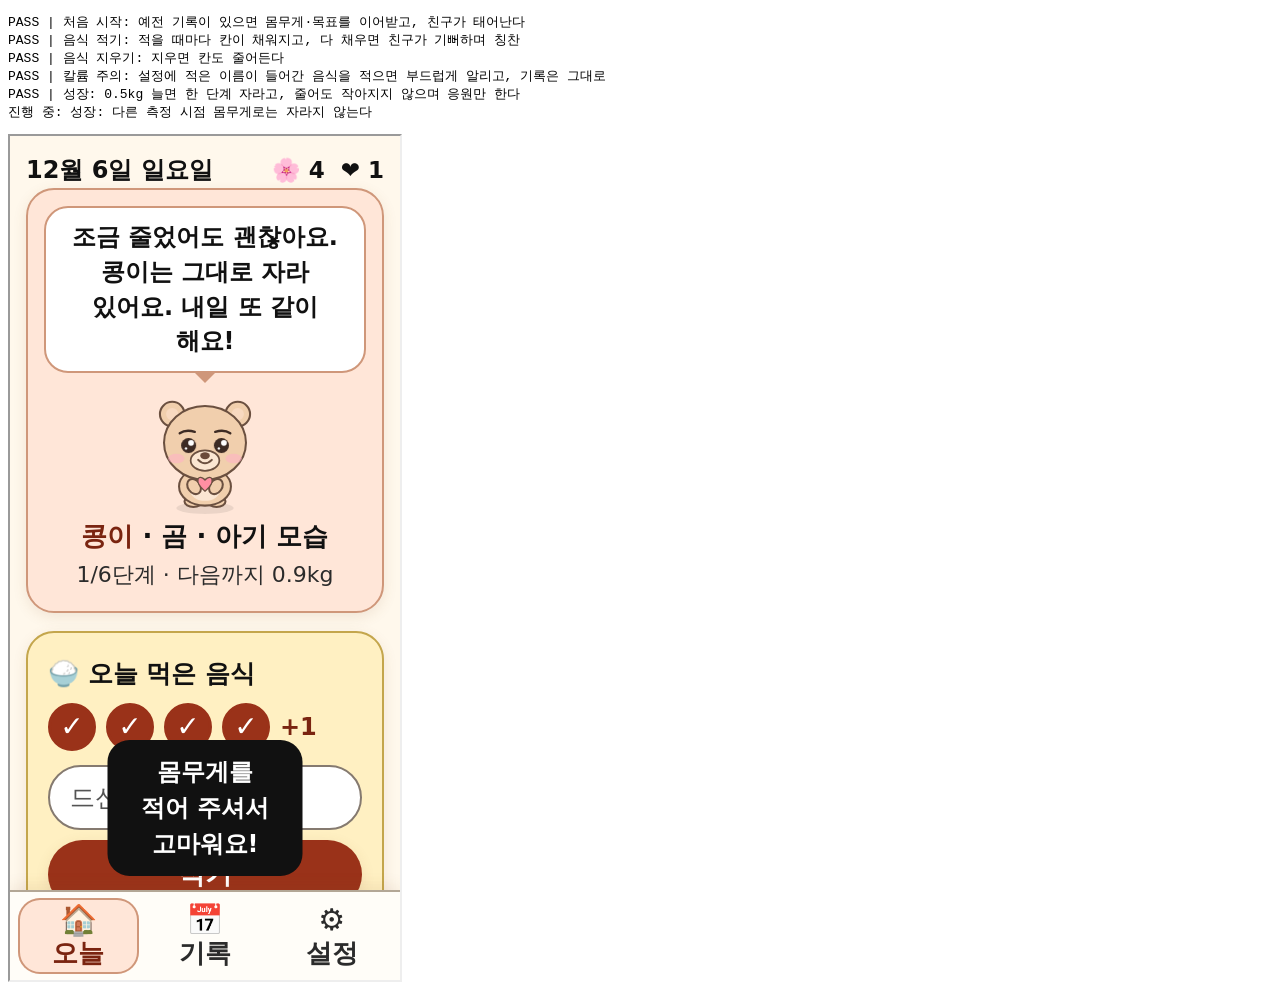
==== commit 4586713b: "친구 이름 붙이기, 친구 그림 더 귀엽게 다듬기 - 이름: 처음 시작에서 친구를 고른 뒤 이름 짓기 (비우면 토끼 몽실·병아리 보리·   곰 도토리·고양이 나비). 첫 화면과 칭찬" ====
--- a/tests/e2e.html
+++ b/tests/e2e.html
@@ -86,6 +86,10 @@
   $('[data-pet="bear"]').click();
   await waitFor(() => $('[data-pet="bear"]').classList.contains('on'));
   $('#s-next').click();
+  const nameInput = await waitFor(() => $('#s-name'));
+  if (nameInput.placeholder !== '도토리' || !text().includes('이름을 지어 주세요')) throw new Error('이름 단계: ' + nameInput.placeholder);
+  setVal('#s-name', '콩이');
+  $('#s-next').click();
   await waitFor(() => $('#s-kg'));
   if ($('#s-kg').value !== '52.8' || $('#s-goal').value !== '56') throw new Error(`이어받기: ${$('#s-kg').value}, ${$('#s-goal').value}`);
   setVal('#s-kg', '53');
@@ -93,12 +97,12 @@
   await waitFor(() => stored().grow?.started);
   const s = stored();
   const g = s.grow;
-  if (g.pet !== 'bear' || g.mealsPerDay !== 4 || g.startKg !== 53 || g.timing !== '아침' || g.startDate !== todayStr) throw new Error(JSON.stringify(g));
+  if (g.pet !== 'bear' || g.name !== '콩이' || g.mealsPerDay !== 4 || g.startKg !== 53 || g.timing !== '아침' || g.startDate !== todayStr) throw new Error(JSON.stringify(g));
   for (const w of legacyWeights) if (!s.weights.some((x) => JSON.stringify(x) === JSON.stringify(w))) throw new Error('예전 몸무게 기록이 바뀜');
   if (s.weights.length !== legacyWeights.length + 1) throw new Error('오늘 몸무게가 하나 더해져야 함');
   if (s.meals.length !== 1) throw new Error('예전 식사 기록이 사라짐');
-  await waitFor(() => !$('#celebrate').hidden && $('#celebrate').textContent.includes('태어났어요'));
-  await waitFor(() => $('.pet-stage svg')?.getAttribute('aria-label').startsWith('곰'));
+  await waitFor(() => !$('#celebrate').hidden && $('#celebrate').textContent.includes('콩이가 태어났어요'));
+  await waitFor(() => $('.pet-stage svg')?.getAttribute('aria-label').startsWith('콩이(곰)') && $('.pet-call')?.textContent === '콩이');
   if (frame.contentWindow.location.hash !== '#today') throw new Error(frame.contentWindow.location.hash);
 });
 
@@ -114,8 +118,8 @@
   if ($('.pet-happy')) throw new Error('다 채우기 전에 기뻐함');
   await writeFood('두유');
   await waitFor(() => doc().querySelectorAll('.slot.on').length === 4);
-  await waitFor(() => !$('#celebrate').hidden && $('#celebrate').textContent.includes('4번 다 드셨어요'));
-  await waitFor(() => $('.pet-stage .pet-happy') && text().includes('다 드셨네요'));
+  await waitFor(() => !$('#celebrate').hidden && $('#celebrate').textContent.includes('콩이가 배불러서 기뻐해요') && $('#celebrate').textContent.includes('4번 다 드셨어요'));
+  await waitFor(() => $('.pet-stage .pet-happy') && $('.bubble').textContent.includes('콩이가 배불러서 기뻐해요'));
   await writeFood('카스텔라');
   await waitFor(() => $('.slot-extra')?.textContent === '+1');
   if (doc().querySelectorAll('.list li').length !== 5) throw new Error('오늘 목록');
@@ -145,11 +149,11 @@
   await open('today');
   await waitFor(() => levelText().startsWith('0/6단계'));  // 처음 53kg, 목표 56kg → 6단계
   await saveWeight(53.5);
-  await waitFor(() => !$('#celebrate').hidden && $('#celebrate').textContent.includes('쑥 자랐어요'));
+  await waitFor(() => !$('#celebrate').hidden && $('#celebrate').textContent.includes('콩이가 쑥 자랐어요'));
   await waitFor(() => levelText().startsWith('1/6단계'));
   await saveWeight(53.1);
-  await waitFor(() => $('#toast').textContent.includes('괜찮아요'));
-  await waitFor(() => levelText().startsWith('1/6단계') && $('.pet-stage .pet-cheer') && text().includes('그대로 자라 있어요'));
+  await waitFor(() => $('#toast').textContent.includes('괜찮아요, 콩이랑'));
+  await waitFor(() => levelText().startsWith('1/6단계') && $('.pet-stage .pet-cheer') && $('.bubble').textContent.includes('콩이는 그대로 자라 있어요'));
 });
 
 await test('성장: 다른 측정 시점 몸무게로는 자라지 않는다', async () => {
@@ -217,7 +221,7 @@
   if (!asked.includes('전체 백업')) throw new Error(asked);
   await waitFor(() => stored().grow?.started && stored().grow.notes.length === 5);
   await open('today');
-  await waitFor(() => $('.pet-stage svg')?.getAttribute('aria-label').startsWith('곰') && levelText().startsWith('1/6단계'));
+  await waitFor(() => $('.pet-stage svg')?.getAttribute('aria-label').startsWith('콩이(곰)') && levelText().startsWith('1/6단계'));
 });
 
 await test('설정 파일 불러오기: 기록은 그대로 두고 주의 음식만 합친다', async () => {
@@ -230,6 +234,59 @@
   if (stored().grow.notes.length !== 5 || stored().weights.length !== s.weights.length) throw new Error('기록이 바뀜');
 });
 
+await test('설정에서 이름 바꾸기, 비우면 기본 이름', async () => {
+  await open('settings');
+  (await waitFor(() => $('#set-name'))).value = '봄이';
+  $('#save-settings').click();
+  await waitFor(() => stored().grow.name === '봄이');
+  await open('today');
+  await waitFor(() => $('.pet-call').textContent === '봄이' && $('.bubble').textContent.includes('봄이'));
+  await open('settings');
+  (await waitFor(() => $('#set-name'))).value = '';
+  $('#save-settings').click();
+  await waitFor(() => stored().grow.name === '');
+  await open('today');
+  await waitFor(() => $('.pet-call').textContent === '도토리');
+});
+
+await test('이름 없이 이미 시작했던 사람: 친구·단계·기록은 그대로, 기본 이름으로 부르고 설정에서 이름을 붙일 수 있다', async () => {
+  // 이름 기능이 생기기 전 버전에서 저장된 상태 (grow 에 name 이 없음)
+  const before = {
+    app: 'mom-meal', version: 1, meals: [], favorites: [], servings: {}, units: {}, customFoods: [],
+    weights: [{ id: 'a', date: daysAgo(3), time: '08:00', kg: 52, timing: '아침' }, { id: 'b', date: daysAgo(1), time: '08:00', kg: 53.1, timing: '아침' }],
+    settings: { goalLow: 56, goalHigh: 56, kLow: 100, kHigh: 200, timings: ['아침', '저녁', '기타'] },
+    grow: { started: true, pet: 'cat', mealsPerDay: 3, timing: '아침', startKg: 52, startDate: daysAgo(3), cautionWords: [],
+      notes: [{ id: 'n', date: daysAgo(1), time: '08:00', name: '흰죽' }] },
+  };
+  localStorage.setItem('momMeal.v1', JSON.stringify(before));
+  await open('today');
+  await waitFor(() => $('.pet-call')?.textContent === '나비');
+  if (!levelText().startsWith('2/8단계')) throw new Error(levelText());
+  if (!$('.pet-stage svg').getAttribute('aria-label').startsWith('나비(고양이), 새싹')) throw new Error($('.pet-stage svg').getAttribute('aria-label'));
+  await open('settings');
+  const inp = await waitFor(() => $('#set-name'));
+  if (inp.value !== '' || inp.placeholder !== '나비') throw new Error('이름 칸');
+  inp.value = '구름';
+  $('#save-settings').click();
+  await waitFor(() => stored().grow.name === '구름');
+  const after = stored();
+  if (JSON.stringify(after.weights) !== JSON.stringify(before.weights) || after.grow.pet !== 'cat'
+    || after.grow.startKg !== 52 || JSON.stringify(after.grow.notes) !== JSON.stringify(before.grow.notes)) throw new Error('기록이 바뀜');
+  await open('today');
+  await waitFor(() => $('.pet-call').textContent === '구름' && levelText().startsWith('2/8단계'));
+});
+
+await test('움직임: 가만히 있을 때 숨 쉬고 눈을 깜빡인다 (동작 줄이기 규칙은 계산 테스트에서 확인)', async () => {
+  await open('today');
+  const w = frame.contentWindow;
+  const move = await waitFor(() => $('.pet-stage .pet-move'));
+  const svg = $('.pet-stage svg');
+  const expect = svg.classList.contains('pet-normal') ? 'pet-breathe' : svg.classList.contains('pet-happy') ? 'pet-hop' : 'pet-sway';
+  if (w.getComputedStyle(move).animationName !== expect) throw new Error(w.getComputedStyle(move).animationName);
+  const eye = $('.pet-stage .pet-eye');
+  if (eye && w.getComputedStyle(eye).animationName !== 'pet-blink') throw new Error('깜빡임 없음');
+});
+
 // 오프라인 동작은 tools/run_tests.py 가 서버를 끈 뒤 다시 열어서 확인한다.
 
 localStorage.clear();
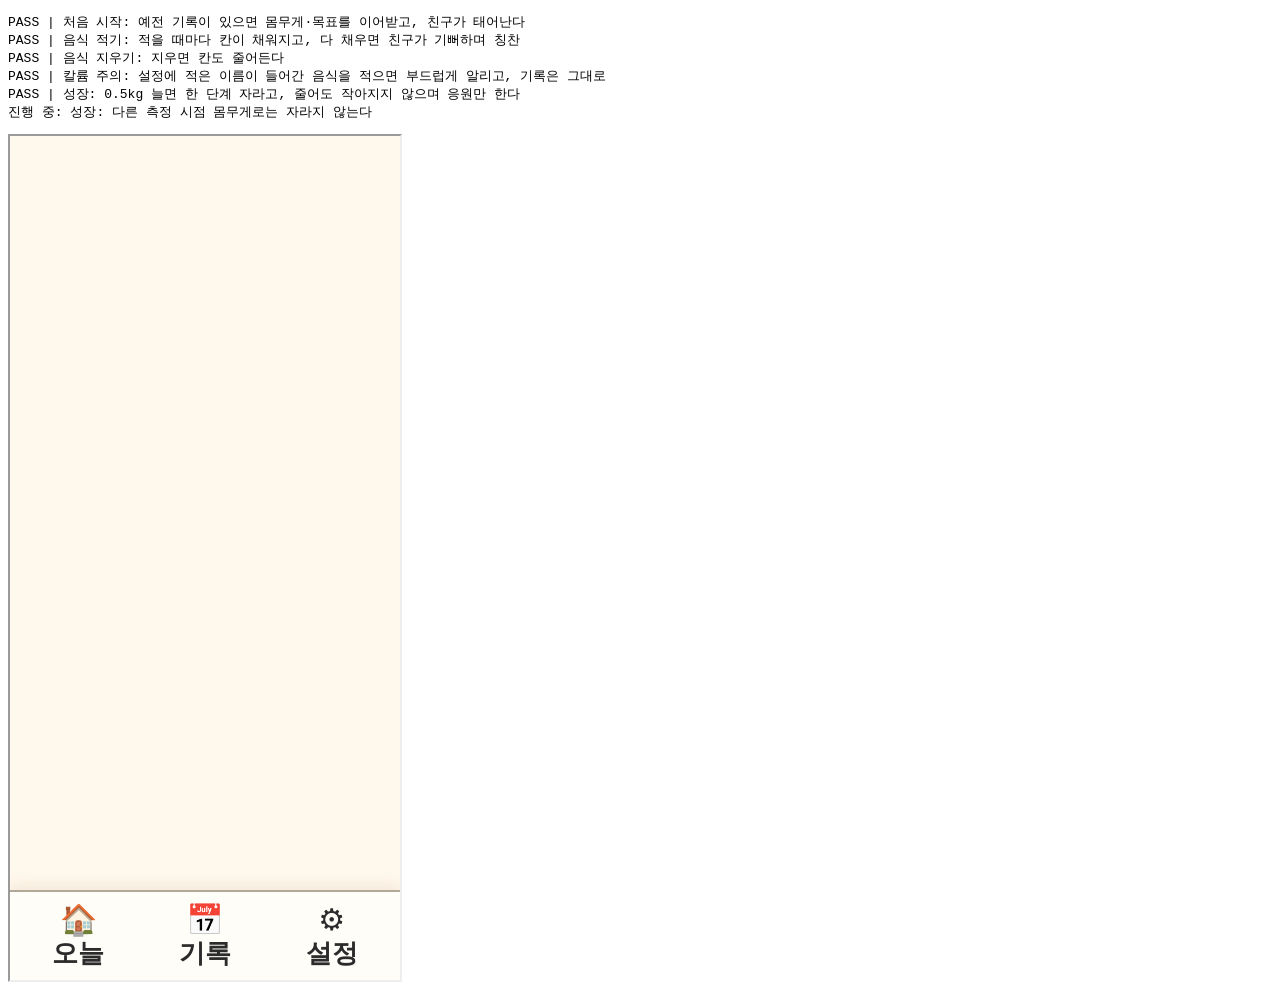
==== commit 01794c2f: "칸 안 안내 글씨를 칸 위 제목으로 옮김 - 칸 안의 안내 글씨(placeholder)를 모두 빼고, 칸 위에 진한 제목으로 보여 줌   ("드신 음식 이름", "주의 음식 이름"" ====
--- a/tests/e2e.html
+++ b/tests/e2e.html
@@ -87,7 +87,9 @@
   await waitFor(() => $('[data-pet="bear"]').classList.contains('on'));
   $('#s-next').click();
   const nameInput = await waitFor(() => $('#s-name'));
-  if (nameInput.placeholder !== '도토리' || !text().includes('이름을 지어 주세요')) throw new Error('이름 단계: ' + nameInput.placeholder);
+  if (nameInput.hasAttribute('placeholder') || nameInput.value !== '') throw new Error('이름 칸 안은 비어 있어야 함');
+  if (!text().includes('이름을 지어 주세요') || $('#s-name-hint').textContent !== '비워 두면 도토리로 불러요.') throw new Error('이름 안내: ' + $('#s-name-hint')?.textContent);
+  if (!nameInput.closest('label').textContent.trim().startsWith('친구 이름')) throw new Error('칸 위 제목 없음');
   setVal('#s-name', '콩이');
   $('#s-next').click();
   await waitFor(() => $('#s-kg'));
@@ -108,6 +110,7 @@
 
 await test('음식 적기: 적을 때마다 칸이 채워지고, 다 채우면 친구가 기뻐하며 칭찬', async () => {
   await open('today');
+  if ($('#note').hasAttribute('placeholder') || $('label[for="note"]')?.textContent !== '드신 음식 이름') throw new Error('음식 칸 위 제목');
   await writeFood('흰죽');
   await waitFor(() => doc().querySelectorAll('.slot.on').length === 1);
   if (!$('#toast').textContent.includes('잘 드셨어요')) throw new Error($('#toast').textContent);
@@ -265,7 +268,10 @@
   if (!$('.pet-stage svg').getAttribute('aria-label').startsWith('나비(고양이), 새싹')) throw new Error($('.pet-stage svg').getAttribute('aria-label'));
   await open('settings');
   const inp = await waitFor(() => $('#set-name'));
-  if (inp.value !== '' || inp.placeholder !== '나비') throw new Error('이름 칸');
+  if (inp.value !== '' || inp.hasAttribute('placeholder') || $('#set-name-hint').textContent !== '비워 두면 나비로 불러요.') throw new Error('이름 칸');
+  $('[data-pet="bunny"]').click();
+  if ($('#set-name-hint').textContent !== '비워 두면 몽실로 불러요.') throw new Error('친구를 바꾸면 안내도 바뀜: ' + $('#set-name-hint').textContent);
+  $('[data-pet="cat"]').click();
   inp.value = '구름';
   $('#save-settings').click();
   await waitFor(() => stored().grow.name === '구름');
